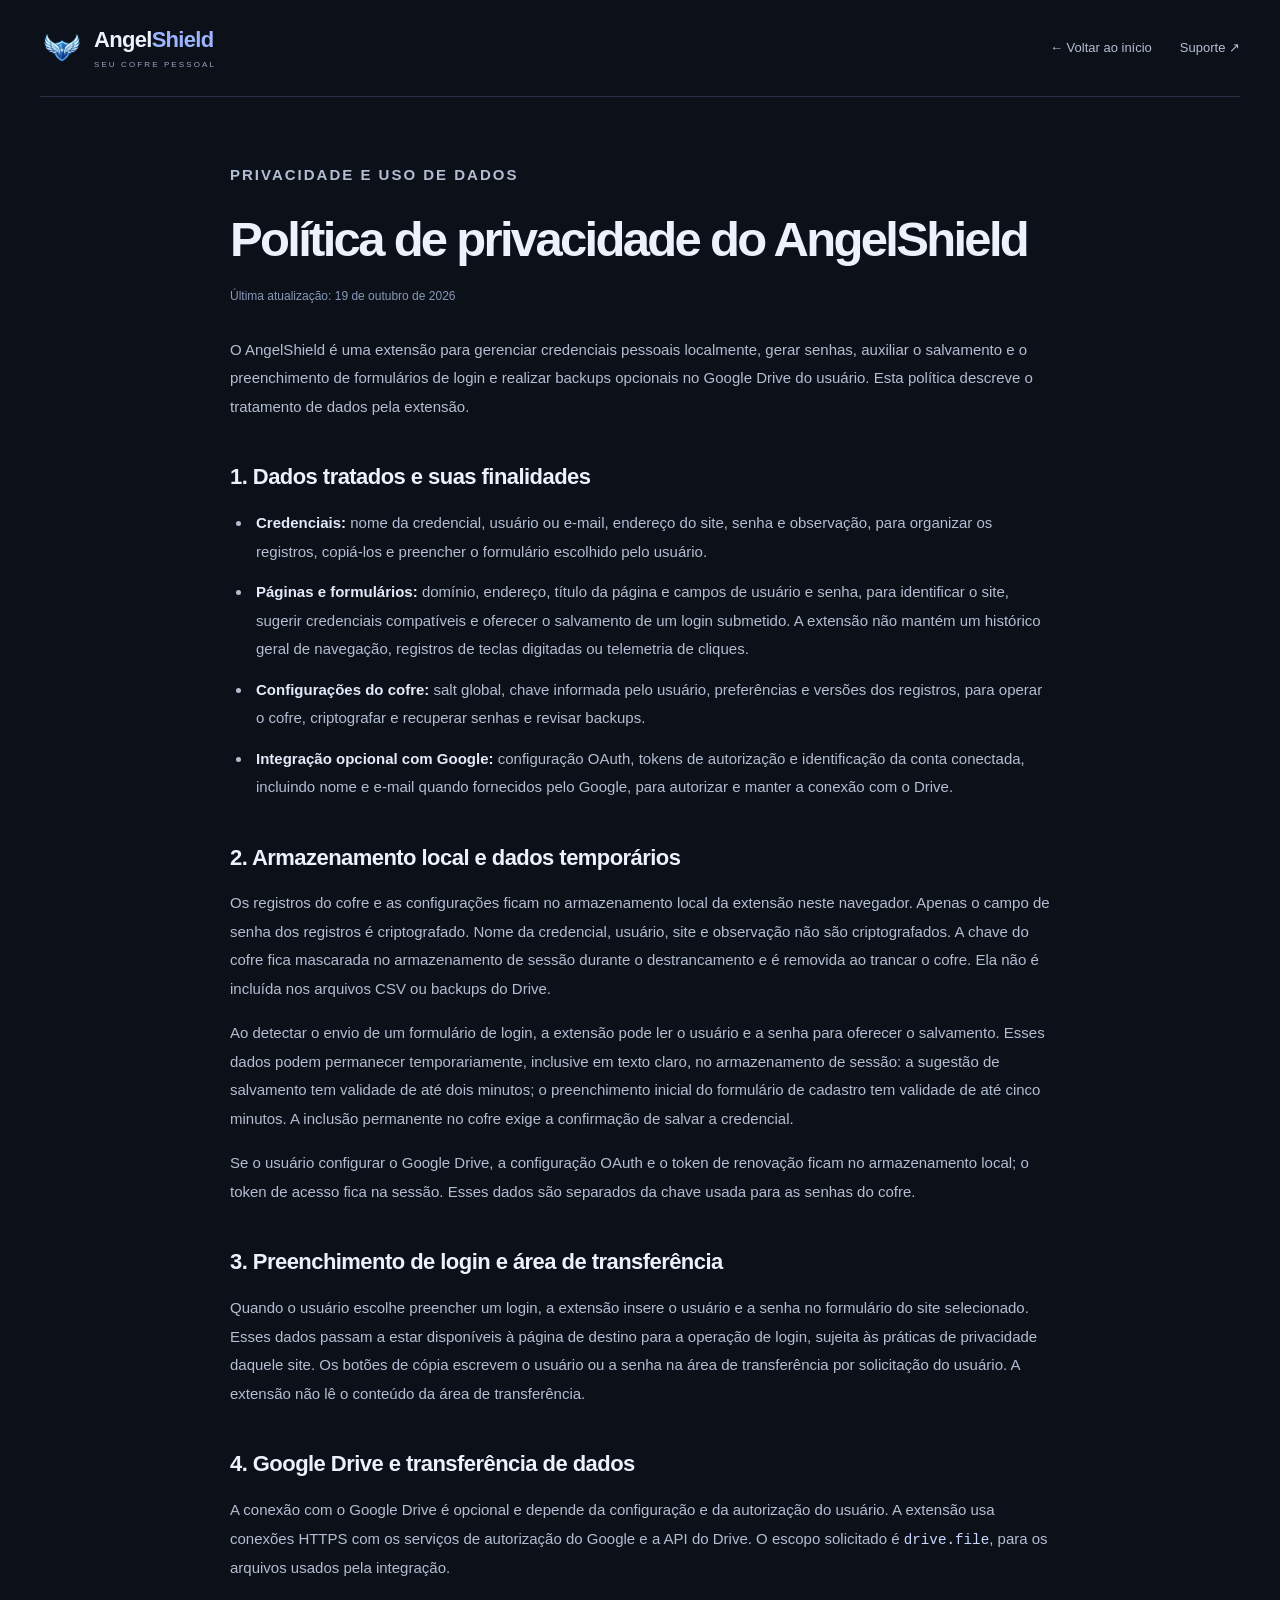
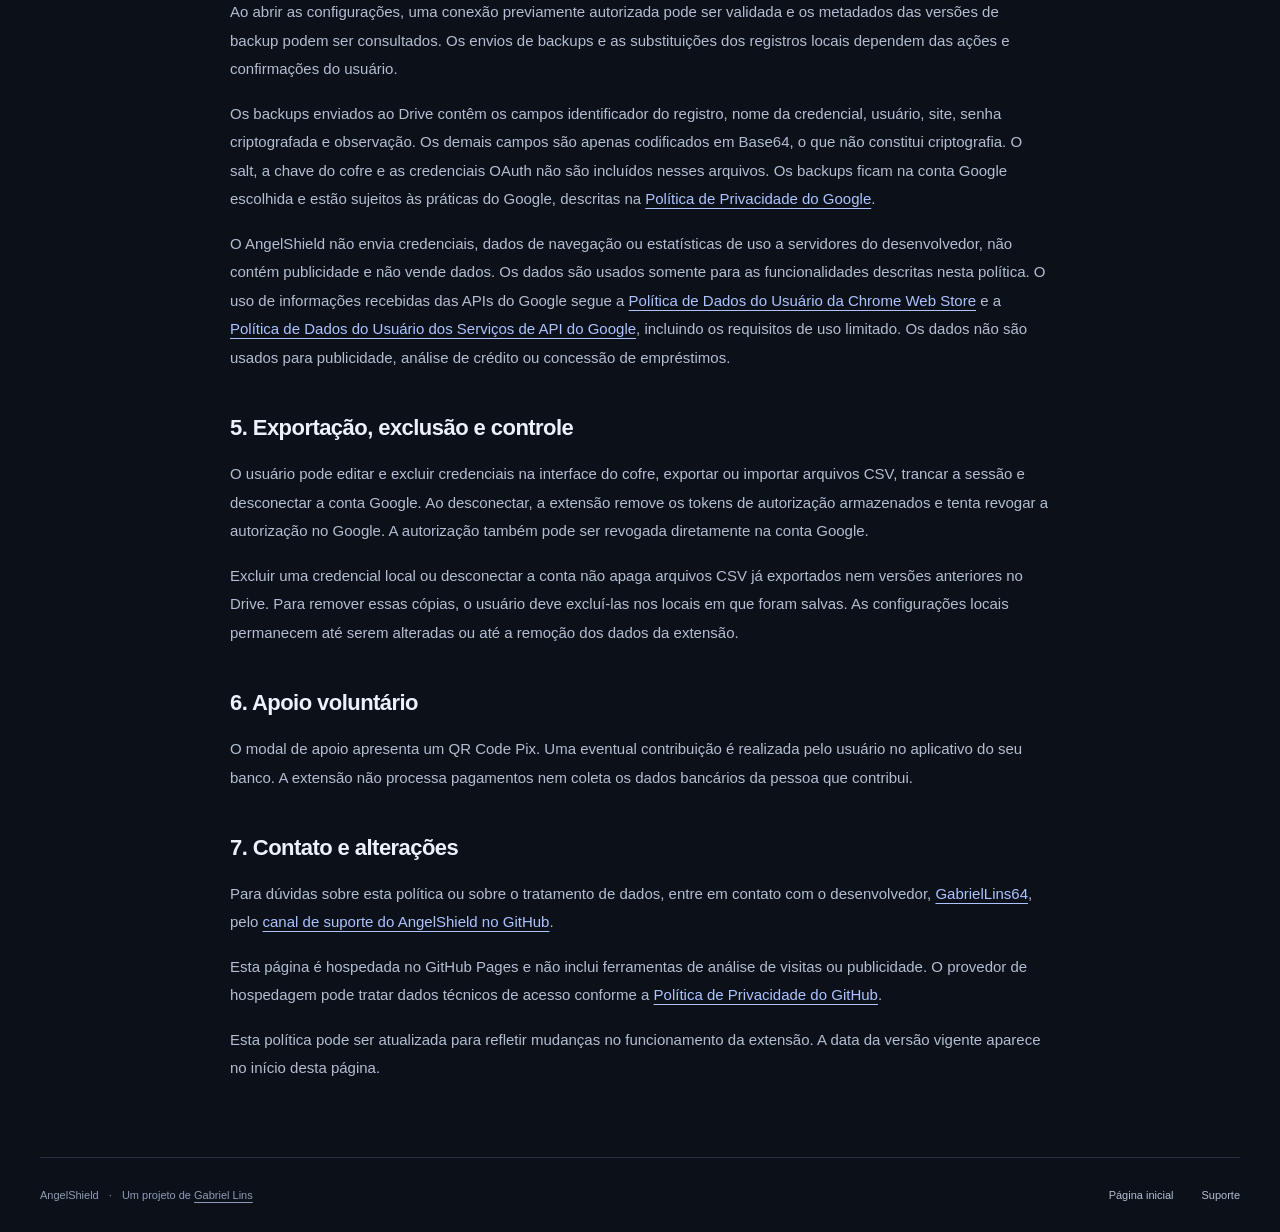
==== privacidade/index.html @ 633bfe9e "Publish AngelShield site with a dedicated privacy page" ====
<!doctype html>
<html lang="pt-BR">
  <head>
    <meta charset="utf-8">
    <meta name="viewport" content="width=device-width,initial-scale=1">
    <meta name="color-scheme" content="dark">
    <meta name="description" content="Conheça como o AngelShield trata os dados do cofre, a integração opcional com Google Drive e suas opções de controle e exclusão.">
    <title>Política de privacidade · AngelShield</title>
    <link rel="canonical" href="https://gabriellins64.github.io/angelshield-site/privacidade/">
    <link rel="icon" type="image/png" href="../assets/angelshield.png">
    <link rel="stylesheet" href="../assets/site.css">
  </head>
  <body class="privacy-page">
    <a class="skip-link" href="#conteudo">Pular para o conteúdo</a>
    <header class="site-header">
      <a class="brand" href="../" aria-label="AngelShield, início"><img src="../assets/angelshield.png" width="44" height="44" alt=""><span>Angel<span class="brand-accent">Shield</span><small>SEU COFRE PESSOAL</small></span></a>
      <nav class="site-nav" aria-label="Navegação principal"><a href="../">← Voltar ao início</a><a href="https://github.com/GabrielLins64/angelshield-site/issues">Suporte ↗</a></nav>
    </header>
    <main id="conteudo" class="document section-shell">
      <p class="eyebrow">PRIVACIDADE E USO DE DADOS</p>
      <h1>Política de privacidade do AngelShield</h1>
      <p class="updated">Última atualização: <time datetime="2026-10-19">19 de outubro de 2026</time></p>
      <p>O AngelShield é uma extensão para gerenciar credenciais pessoais localmente, gerar senhas, auxiliar o salvamento e o preenchimento de formulários de login e realizar backups opcionais no Google Drive do usuário. Esta política descreve o tratamento de dados pela extensão.</p>

      <h2>1. Dados tratados e suas finalidades</h2>
      <ul>
        <li><strong>Credenciais:</strong> nome da credencial, usuário ou e-mail, endereço do site, senha e observação, para organizar os registros, copiá-los e preencher o formulário escolhido pelo usuário.</li>
        <li><strong>Páginas e formulários:</strong> domínio, endereço, título da página e campos de usuário e senha, para identificar o site, sugerir credenciais compatíveis e oferecer o salvamento de um login submetido. A extensão não mantém um histórico geral de navegação, registros de teclas digitadas ou telemetria de cliques.</li>
        <li><strong>Configurações do cofre:</strong> salt global, chave informada pelo usuário, preferências e versões dos registros, para operar o cofre, criptografar e recuperar senhas e revisar backups.</li>
        <li><strong>Integração opcional com Google:</strong> configuração OAuth, tokens de autorização e identificação da conta conectada, incluindo nome e e-mail quando fornecidos pelo Google, para autorizar e manter a conexão com o Drive.</li>
      </ul>

      <h2>2. Armazenamento local e dados temporários</h2>
      <p>Os registros do cofre e as configurações ficam no armazenamento local da extensão neste navegador. Apenas o campo de senha dos registros é criptografado. Nome da credencial, usuário, site e observação não são criptografados. A chave do cofre fica mascarada no armazenamento de sessão durante o destrancamento e é removida ao trancar o cofre. Ela não é incluída nos arquivos CSV ou backups do Drive.</p>
      <p>Ao detectar o envio de um formulário de login, a extensão pode ler o usuário e a senha para oferecer o salvamento. Esses dados podem permanecer temporariamente, inclusive em texto claro, no armazenamento de sessão: a sugestão de salvamento tem validade de até dois minutos; o preenchimento inicial do formulário de cadastro tem validade de até cinco minutos. A inclusão permanente no cofre exige a confirmação de salvar a credencial.</p>
      <p>Se o usuário configurar o Google Drive, a configuração OAuth e o token de renovação ficam no armazenamento local; o token de acesso fica na sessão. Esses dados são separados da chave usada para as senhas do cofre.</p>

      <h2>3. Preenchimento de login e área de transferência</h2>
      <p>Quando o usuário escolhe preencher um login, a extensão insere o usuário e a senha no formulário do site selecionado. Esses dados passam a estar disponíveis à página de destino para a operação de login, sujeita às práticas de privacidade daquele site. Os botões de cópia escrevem o usuário ou a senha na área de transferência por solicitação do usuário. A extensão não lê o conteúdo da área de transferência.</p>

      <h2 id="google-drive">4. Google Drive e transferência de dados</h2>
      <p>A conexão com o Google Drive é opcional e depende da configuração e da autorização do usuário. A extensão usa conexões HTTPS com os serviços de autorização do Google e a API do Drive. O escopo solicitado é <code>drive.file</code>, para os arquivos usados pela integração.</p>
      <p>Ao abrir as configurações, uma conexão previamente autorizada pode ser validada e os metadados das versões de backup podem ser consultados. Os envios de backups e as substituições dos registros locais dependem das ações e confirmações do usuário.</p>
      <p>Os backups enviados ao Drive contêm os campos identificador do registro, nome da credencial, usuário, site, senha criptografada e observação. Os demais campos são apenas codificados em Base64, o que não constitui criptografia. O salt, a chave do cofre e as credenciais OAuth não são incluídos nesses arquivos. Os backups ficam na conta Google escolhida e estão sujeitos às práticas do Google, descritas na <a href="https://policies.google.com/privacy">Política de Privacidade do Google</a>.</p>
      <p>O AngelShield não envia credenciais, dados de navegação ou estatísticas de uso a servidores do desenvolvedor, não contém publicidade e não vende dados. Os dados são usados somente para as funcionalidades descritas nesta política. O uso de informações recebidas das APIs do Google segue a <a href="https://developer.chrome.com/docs/webstore/program-policies/user-data-faq">Política de Dados do Usuário da Chrome Web Store</a> e a <a href="https://developers.google.com/terms/api-services-user-data-policy">Política de Dados do Usuário dos Serviços de API do Google</a>, incluindo os requisitos de uso limitado. Os dados não são usados para publicidade, análise de crédito ou concessão de empréstimos.</p>

      <h2>5. Exportação, exclusão e controle</h2>
      <p>O usuário pode editar e excluir credenciais na interface do cofre, exportar ou importar arquivos CSV, trancar a sessão e desconectar a conta Google. Ao desconectar, a extensão remove os tokens de autorização armazenados e tenta revogar a autorização no Google. A autorização também pode ser revogada diretamente na conta Google.</p>
      <p>Excluir uma credencial local ou desconectar a conta não apaga arquivos CSV já exportados nem versões anteriores no Drive. Para remover essas cópias, o usuário deve excluí-las nos locais em que foram salvas. As configurações locais permanecem até serem alteradas ou até a remoção dos dados da extensão.</p>

      <h2>6. Apoio voluntário</h2>
      <p>O modal de apoio apresenta um QR Code Pix. Uma eventual contribuição é realizada pelo usuário no aplicativo do seu banco. A extensão não processa pagamentos nem coleta os dados bancários da pessoa que contribui.</p>

      <h2>7. Contato e alterações</h2>
      <p>Para dúvidas sobre esta política ou sobre o tratamento de dados, entre em contato com o desenvolvedor, <a href="https://github.com/GabrielLins64">GabrielLins64</a>, pelo <a href="https://github.com/GabrielLins64/angelshield-site/issues">canal de suporte do AngelShield no GitHub</a>.</p>
      <p>Esta página é hospedada no GitHub Pages e não inclui ferramentas de análise de visitas ou publicidade. O provedor de hospedagem pode tratar dados técnicos de acesso conforme a <a href="https://docs.github.com/en/site-policy/privacy-policies/github-general-privacy-statement">Política de Privacidade do GitHub</a>.</p>
      <p>Esta política pode ser atualizada para refletir mudanças no funcionamento da extensão. A data da versão vigente aparece no início desta página.</p>
    </main>
    <footer class="site-footer"><p>AngelShield <span aria-hidden="true">·</span> Um projeto de <a href="https://github.com/GabrielLins64">Gabriel Lins</a></p><nav aria-label="Links do rodapé"><a href="../">Página inicial</a><a href="https://github.com/GabrielLins64/angelshield-site/issues">Suporte</a></nav></footer>
  </body>
</html>
---- assets/site.css ----
:root { color-scheme: dark; font-family: -apple-system, BlinkMacSystemFont, "Segoe UI", sans-serif; font-synthesis: none; color: #edf1fc; background: #0c1019; --muted: #a8b3c9; --accent: #9cb5ff; --border: #273145; }
* { box-sizing: border-box; }
html { scroll-behavior: smooth; scroll-padding-top: 30px; }
body { margin: 0; font-size: 16px; line-height: 1.7; }
a { color: inherit; text-underline-offset: .25em; }
a:hover { color: #c5d4ff; }
a:focus-visible { outline: 2px solid #a9c1ff; outline-offset: 6px; border-radius: 3px; }
img { display: block; max-width: 100%; height: auto; }
h1, h2, h3, p, figure { margin: 0; }
h1, h2, h3 { line-height: 1.15; }
h1 { font-size: clamp(42px, 4.7vw, 68px); letter-spacing: -.055em; font-weight: 650; }
h2 { font-size: clamp(30px, 3.2vw, 43px); letter-spacing: -.04em; font-weight: 600; }
h3 { font-size: 19px; letter-spacing: -.02em; font-weight: 600; }
.section-shell, .site-header, .site-footer { width: min(1220px, calc(100% - 80px)); margin-inline: auto; }
.skip-link { position: fixed; top: -100px; left: 20px; z-index: 10; padding: 10px 16px; border-radius: 6px; background: #edf1fc; color: #0c1019; }
.skip-link:focus { top: 16px; }
.site-header { display: flex; align-items: center; justify-content: space-between; gap: 30px; padding-block: 26px; border-bottom: 1px solid var(--border); }
.brand { display: flex; align-items: center; gap: 10px; text-decoration: none; flex-shrink: 0; font-size: 22px; font-weight: 650; letter-spacing: -.7px; line-height: 1.3; }
.brand img { width: 44px; height: 44px; }
.brand-accent { color: var(--accent); }
.brand small { display: block; margin-top: 5px; color: #98a6bf; font-size: 8px; font-weight: 500; letter-spacing: 2.1px; }
.site-nav, .site-footer nav { display: flex; align-items: center; gap: 28px; }
.site-nav a, .site-footer nav a { color: #b4bfd4; font-size: 13px; text-decoration: none; }
.site-nav a:hover, .site-footer nav a:hover { color: #fff; }
.hero { display: grid; grid-template-columns: .9fr 1.1fr; align-items: center; gap: 46px; padding-block: 92px 86px; }
.eyebrow { display: flex; align-items: center; gap: 9px; color: var(--accent); font-size: 10px; letter-spacing: 2px; font-weight: 650; line-height: 1.6; margin-bottom: 21px; }
.status-dot { display: inline-block; flex-shrink: 0; width: 6px; height: 6px; border-radius: 50%; background: #7ec6a7; }
.hero h1 span { color: var(--accent); }
.hero-description { max-width: 470px; margin-top: 26px; color: var(--muted); font-size: 16px; line-height: 1.9; }
.hero-actions { display: flex; flex-wrap: wrap; align-items: center; gap: 19px; margin-top: 31px; }
.button { display: inline-flex; align-items: center; justify-content: center; gap: 18px; min-height: 46px; padding: 12px 17px; border: 1px solid transparent; border-radius: 7px; font-size: 13px; font-weight: 600; line-height: 1.6; text-decoration: none; transition: background .15s, border-color .15s; }
.button-primary { color: #101a35; background: #a9bfff; }
.button-primary:hover { color: #101a35; background: #c0cfff; }
.button-secondary { color: #d8e2ff; background: #192334; border-color: #35425c; }
.button-secondary:hover { color: #fff; background: #23304a; border-color: #61759c; }
.text-link { color: #b6caff; text-decoration: none; font-size: 12px; }
.text-link:hover { text-decoration: underline; }
.text-link span { margin-left: 4px; }
.hero-note { display: flex; flex-wrap: wrap; align-items: center; gap: 10px; margin-top: 22px; color: #8795af; font-size: 11px; }
.hero-note > span { color: #65738b; }
.product-preview { min-width: 0; border: 1px solid #34415c; border-radius: 12px; overflow: hidden; background: #101621; box-shadow: 0 22px 70px #0004, 0 0 80px #5475db0c; }
.preview-topline { display: flex; align-items: center; justify-content: space-between; gap: 14px; padding: 11px 16px; color: #9aaac7; border-bottom: 1px solid var(--border); font-size: 8px; letter-spacing: 1.8px; }
.preview-topline > span { display: flex; align-items: center; gap: 8px; }
.preview-mark { color: var(--accent); font-weight: 700; }
.product-preview > a { display: block; }
.product-preview figcaption { border-top: 1px solid var(--border); padding: 10px 16px; color: #8c9ab3; font-size: 10px; }
.features { padding-block: 56px 80px; border-top: 1px solid var(--border); }
.section-heading .eyebrow { margin-bottom: 14px; }
.section-heading > p:last-child { margin-top: 15px; color: var(--muted); font-size: 14px; }
.feature-grid { display: grid; grid-template-columns: repeat(3, minmax(0, 1fr)); gap: 45px; margin-top: 42px; }
.feature-icon { display: grid; place-items: center; width: 40px; height: 40px; margin-bottom: 20px; background: #1b2944; border: 1px solid #2b3e62; border-radius: 9px; color: #a1baff; }
.feature-icon svg { width: 22px; height: 22px; fill: none; stroke: currentColor; stroke-width: 1.4; stroke-linecap: round; stroke-linejoin: round; }
.feature p { margin-top: 14px; color: var(--muted); font-size: 14px; line-height: 1.9; }
.drive-section { display: grid; grid-template-columns: 1fr 1fr; align-items: center; gap: 70px; padding: 48px; border: 1px solid #2c3b58; border-radius: 15px; background: linear-gradient(115deg, #152039, #111925 75%); }
.drive-copy > p:not(.eyebrow) { margin-top: 22px; color: #adb9d1; font-size: 14px; line-height: 1.9; }
.drive-copy .text-link { display: inline-block; margin-top: 24px; }
.backup-steps { list-style: none; padding: 0; margin: 0; }
.backup-steps li { display: flex; align-items: flex-start; gap: 19px; padding-block: 22px; border-bottom: 1px solid #2b3851; }
.backup-steps li:first-child { padding-top: 0; }
.backup-steps li:last-child { padding-bottom: 0; border-bottom: 0; }
.step-number { color: #8ca7e9; font-size: 12px; font-variant-numeric: tabular-nums; line-height: 22px; }
.backup-steps h3 { font-size: 17px; line-height: 1.4; }
.backup-steps p { margin-top: 7px; color: #9baac5; font-size: 13px; }
.privacy-section { display: grid; grid-template-columns: 1fr 1fr; gap: 70px; padding-block: 90px; }
.privacy-copy p { color: var(--muted); font-size: 14px; line-height: 1.9; }
.privacy-copy p + p { margin-top: 18px; }
.privacy-copy .button { margin-top: 26px; }
.support-section { display: flex; align-items: center; justify-content: space-between; gap: 28px; padding-block: 42px; border-top: 1px solid var(--border); }
.support-section .eyebrow { margin-bottom: 12px; }
.support-section h2 { font-size: 26px; }
.support-section p:not(.eyebrow) { margin-top: 10px; color: var(--muted); font-size: 13px; }
.support-section .button { flex-shrink: 0; }
.site-footer { display: flex; justify-content: space-between; align-items: center; gap: 22px; padding-block: 28px; border-top: 1px solid var(--border); color: #8e9db7; font-size: 11px; }
.site-footer p > span { margin-inline: 7px; }
.site-footer nav a { font-size: 11px; }
.document { max-width: 820px; padding-block: 64px 74px; }
.document h1 { font-size: clamp(36px, 5vw, 49px); }
.document h2 { font-size: 22px; line-height: 1.45; letter-spacing: -.025em; margin-top: 40px; margin-bottom: 16px; }
.document p, .document li { color: #b3bed2; font-size: 15px; line-height: 1.9; }
.document p + p { margin-top: 16px; }
.document .updated { margin-top: 18px; margin-bottom: 28px; color: #8799b8; font-size: 12px; }
.document li { padding-left: 4px; margin-bottom: 12px; }
.document ul { padding-left: 22px; }
.document strong { color: #e3eafa; font-weight: 600; }
.document a { color: #acc3ff; overflow-wrap: anywhere; }
.document code { color: #c8d8ff; font-size: .95em; }
@media (max-width: 1050px) {
  .hero { grid-template-columns: 1fr 1fr; gap: 28px; padding-block: 64px; }
  h1 { font-size: 45px; }
  .hero-actions { align-items: flex-start; flex-direction: column; gap: 15px; }
  .drive-section { gap: 40px; padding: 34px; }
  .privacy-section { gap: 40px; }
}
@media (max-width: 760px) {
  .section-shell, .site-header, .site-footer { width: min(600px, calc(100% - 40px)); }
  .site-header { flex-wrap: wrap; gap: 23px; padding-block: 22px; }
  .site-nav { width: 100%; justify-content: space-between; gap: 12px; }
  .site-nav a { font-size: 12px; }
  .hero { grid-template-columns: 1fr; gap: 38px; padding-block: 52px; }
  h1 { font-size: clamp(40px, 9vw, 56px); }
  .hero-description { font-size: 15px; margin-top: 22px; }
  .hero-actions { flex-direction: row; align-items: center; gap: 20px; }
  .hero-note { font-size: 10px; gap: 8px; }
  .features { padding-block: 44px 52px; }
  .feature-grid { grid-template-columns: 1fr; gap: 32px; margin-top: 30px; }
  .feature-icon { margin-bottom: 14px; }
  .feature p { margin-top: 10px; }
  .drive-section, .privacy-section { grid-template-columns: 1fr; gap: 32px; }
  .drive-section { padding: 28px 24px; }
  .privacy-section { padding-block: 54px; }
  .support-section { align-items: flex-start; flex-direction: column; }
  .site-footer { align-items: flex-start; flex-direction: column; gap: 14px; }
  .site-footer nav { flex-wrap: wrap; gap: 24px; }
  .document { padding-block: 42px 54px; }
  .document h1 { font-size: 36px; }
  .document p, .document li { font-size: 14px; }
  .privacy-page .site-header { gap: 18px; }
  .privacy-page .site-nav { width: auto; }
}
@media (prefers-reduced-motion: reduce) { html { scroll-behavior: auto; } .button { transition: none; } }
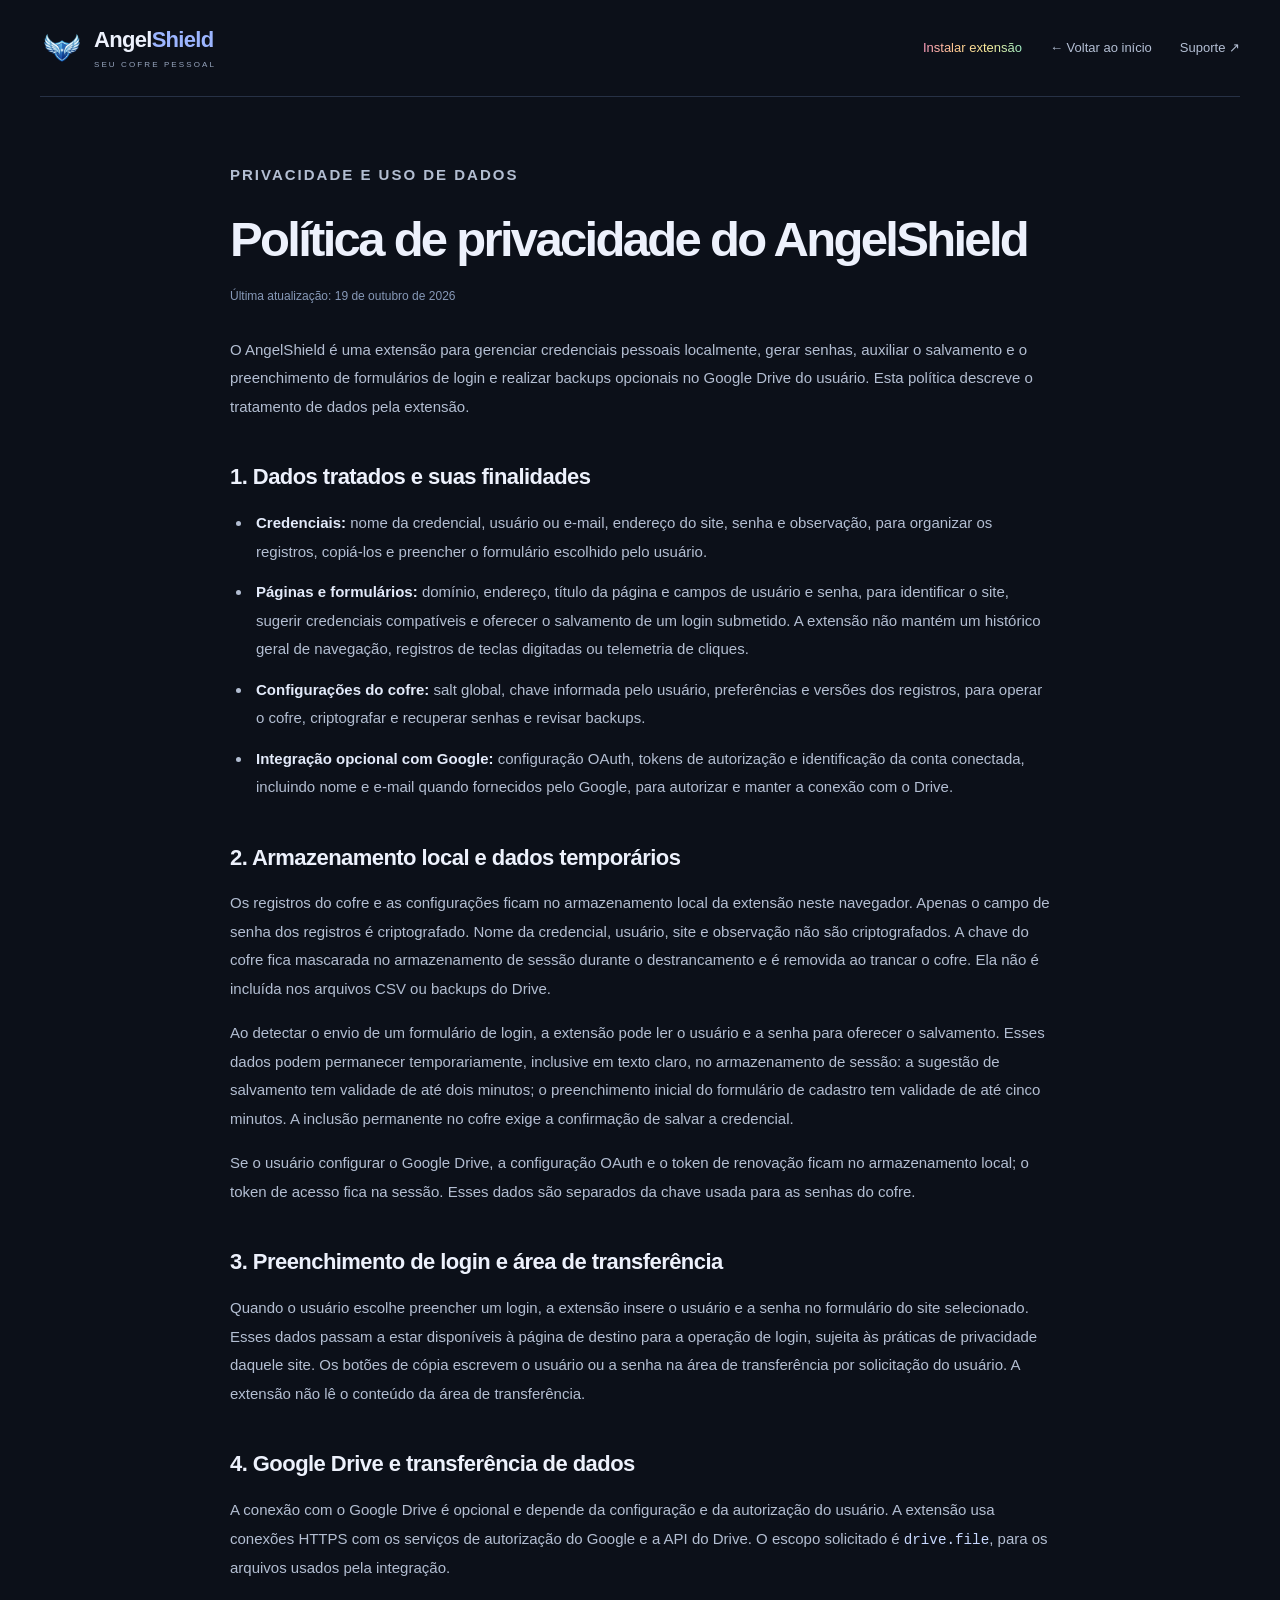
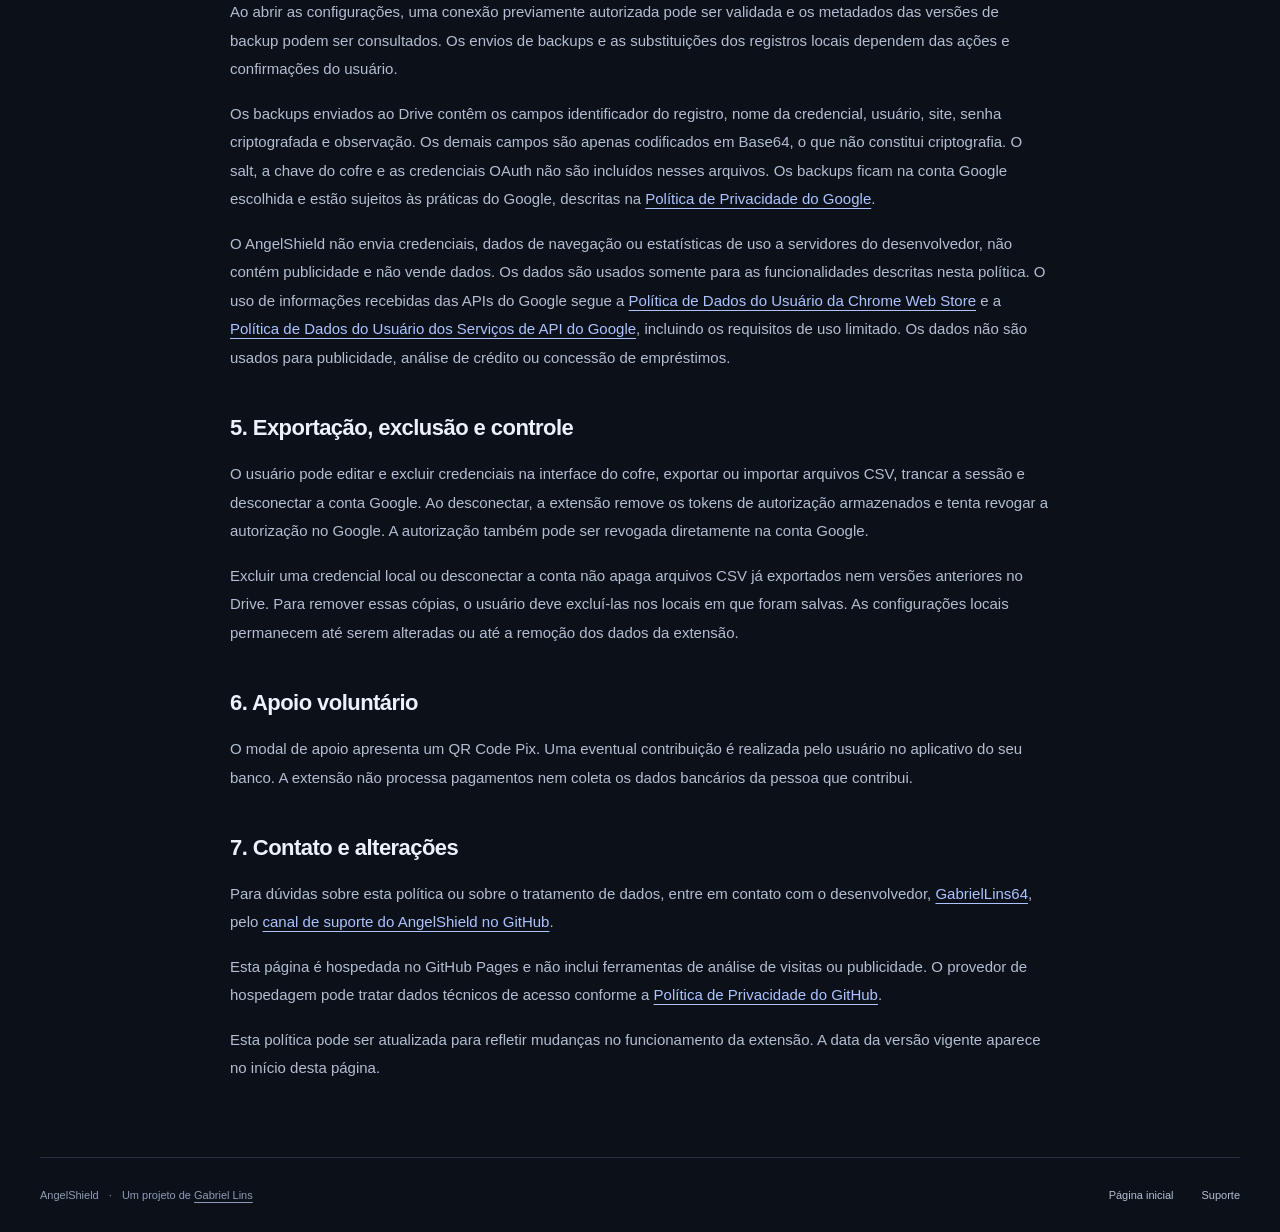
==== commit 254368dd: "feat: add installation link for Chrome extension in navigation" ====
--- a/privacidade/index.html
+++ b/privacidade/index.html
@@ -14,7 +14,7 @@
     <a class="skip-link" href="#conteudo">Pular para o conteúdo</a>
     <header class="site-header">
       <a class="brand" href="../" aria-label="AngelShield, início"><img src="../assets/angelshield.png" width="44" height="44" alt=""><span>Angel<span class="brand-accent">Shield</span><small>SEU COFRE PESSOAL</small></span></a>
-      <nav class="site-nav" aria-label="Navegação principal"><a href="../">← Voltar ao início</a><a href="https://github.com/GabrielLins64/angelshield-site/issues">Suporte ↗</a></nav>
+      <nav class="site-nav" aria-label="Navegação principal"><a class="nav-install" href="https://chromewebstore.google.com/detail/angelshield/ppegkiaeakaakopooipcllfjcefnbhff">Instalar extensão</a><a href="../">← Voltar ao início</a><a href="https://github.com/GabrielLins64/angelshield-site/issues">Suporte ↗</a></nav>
     </header>
     <main id="conteudo" class="document section-shell">
       <p class="eyebrow">PRIVACIDADE E USO DE DADOS</p>
--- a/assets/site.css
+++ b/assets/site.css
@@ -20,8 +20,25 @@
 .brand-accent { color: var(--accent); }
 .brand small { display: block; margin-top: 5px; color: #98a6bf; font-size: 8px; font-weight: 500; letter-spacing: 2.1px; }
 .site-nav, .site-footer nav { display: flex; align-items: center; gap: 28px; }
+.site-nav { flex-wrap: wrap; }
 .site-nav a, .site-footer nav a { color: #b4bfd4; font-size: 13px; text-decoration: none; }
 .site-nav a:hover, .site-footer nav a:hover { color: #fff; }
+.site-nav .nav-install { --install-rainbow: linear-gradient(90deg, #ff9dbd, #ffc98f, #f8ed9b, #9debc2, #9edaff, #c4b1ff, #ff9dbd); position: relative; isolation: isolate; display: inline-flex; align-items: center; gap: 5px; color: transparent; white-space: nowrap; background-image: var(--install-rainbow); background-size: 200% 100%; -webkit-background-clip: text; background-clip: text; animation: install-spectrum 6s linear infinite, install-glow 6s linear infinite; transition: color .25s ease; }
+.site-nav .nav-install::after { content: ""; position: absolute; inset: -5px -8px; z-index: -1; border-radius: 50%; pointer-events: none; background-image: var(--install-rainbow); background-size: 200% 100%; filter: blur(10px) saturate(1.8); opacity: 0; transform: scale(.85); animation: install-spectrum 3s linear infinite, install-aura 3s ease-in-out infinite; transition: transform .3s ease, opacity .3s ease; }
+.site-nav .nav-install span { display: inline-block; color: #c5d4ff; transition: color .25s ease, transform .25s ease; }
+.site-nav .nav-install:is(:hover, :focus-visible) { color: #fff; text-shadow: 0 1px 3px #0c1019; }
+.site-nav .nav-install:is(:hover, :focus-visible)::after { opacity: .5; transform: scale(1.08); }
+.site-nav .nav-install:is(:hover, :focus-visible) span { color: inherit; transform: translateX(2px); }
+@keyframes install-spectrum { to { background-position: 200% center; } }
+@keyframes install-aura {
+  0%, 100% { filter: blur(8px) saturate(1.8); }
+  50% { filter: blur(12px) saturate(1.8); }
+}
+@keyframes install-glow {
+  0%, 100% { filter: drop-shadow(0 0 3px #ff82b580); }
+  33% { filter: drop-shadow(0 0 3px #8ff8b980); }
+  66% { filter: drop-shadow(0 0 3px #9faaff80); }
+}
 .hero { display: grid; grid-template-columns: .9fr 1.1fr; align-items: center; gap: 46px; padding-block: 92px 86px; }
 .eyebrow { display: flex; align-items: center; gap: 9px; color: var(--accent); font-size: 10px; letter-spacing: 2px; font-weight: 650; line-height: 1.6; margin-bottom: 21px; }
 .status-dot { display: inline-block; flex-shrink: 0; width: 6px; height: 6px; border-radius: 50%; background: #7ec6a7; }
@@ -115,6 +132,15 @@
   .document h1 { font-size: 36px; }
   .document p, .document li { font-size: 14px; }
   .privacy-page .site-header { gap: 18px; }
-  .privacy-page .site-nav { width: auto; }
+  .privacy-page .site-nav { width: 100%; }
 }
-@media (prefers-reduced-motion: reduce) { html { scroll-behavior: auto; } .button { transition: none; } }
+@media (prefers-reduced-motion: reduce) {
+  html { scroll-behavior: auto; }
+  .button { transition: none; }
+  .site-nav .nav-install, .site-nav .nav-install::after, .site-nav .nav-install span { animation: none; transition: none; }
+  .site-nav .nav-install:is(:hover, :focus-visible) span { transform: none; }
+}
+@media (forced-colors: active) {
+  .site-nav .nav-install, .site-nav .nav-install:is(:hover, :focus-visible), .site-nav .nav-install span { color: LinkText; background: none; filter: none; animation: none; }
+  .site-nav .nav-install::after { display: none; }
+}
